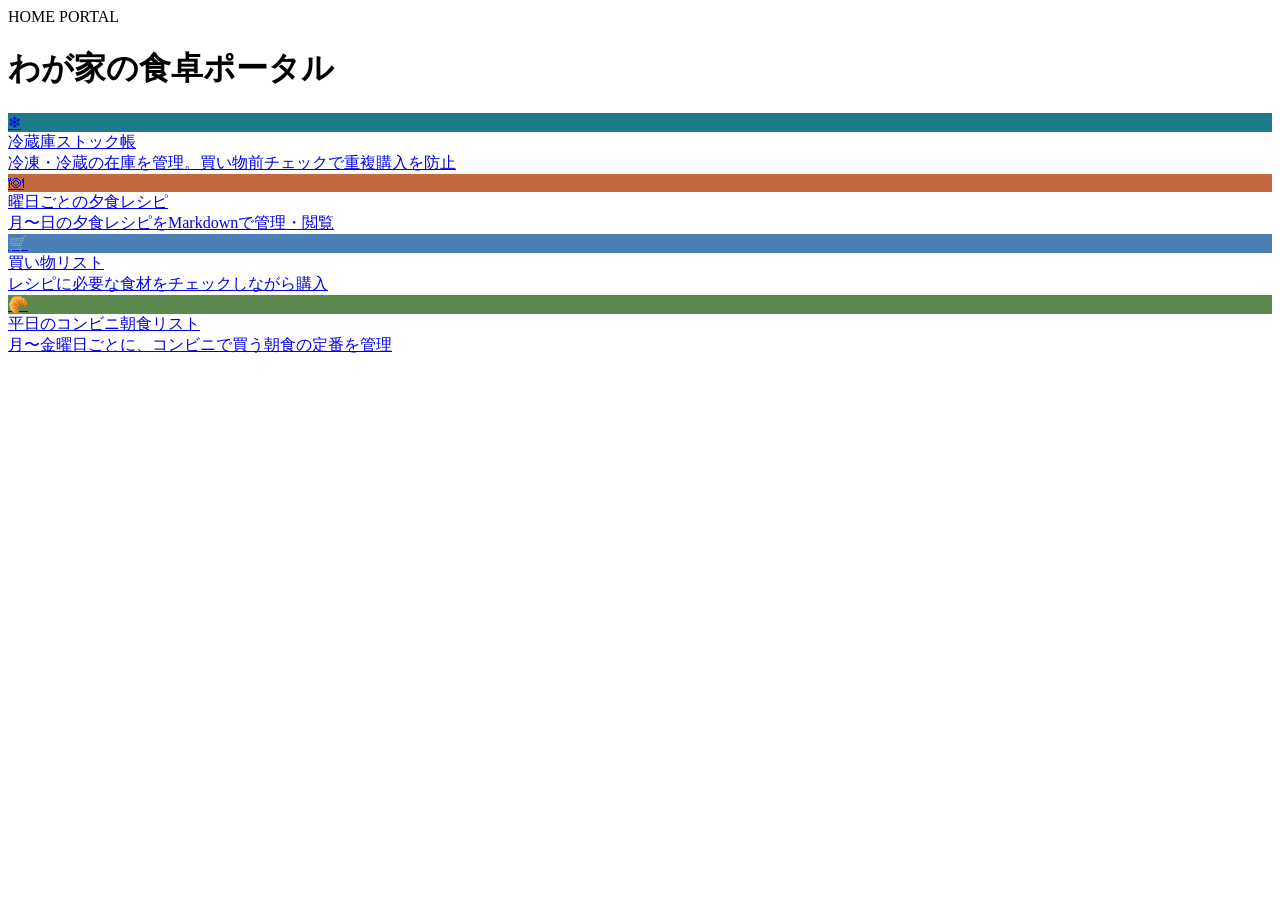
==== index.html @ 389b1e7b "Add files via upload" ====
<!DOCTYPE html>
<html lang="ja">
<head>
<meta charset="UTF-8">
<meta name="viewport" content="width=device-width, initial-scale=1.0">
<title>わが家の食卓ポータル</title>
<link rel="stylesheet" href="assets/style.css">
</head>
<body>
<div class="page">
  <div class="header">
    <div>
      <div class="eyebrow">HOME PORTAL</div>
      <h1>わが家の食卓ポータル</h1>
    </div>
  </div>

  <div class="portal-grid">
    <a class="portal-card" href="fridge.html">
      <div class="portal-icon" style="background:#1B7A8C;">❄</div>
      <div>
        <div class="portal-title">冷蔵庫ストック帳</div>
        <div class="portal-desc">冷凍・冷蔵の在庫を管理。買い物前チェックで重複購入を防止</div>
      </div>
    </a>

    <a class="portal-card" href="recipes/index.html">
      <div class="portal-icon" style="background:#C4693F;">🍽</div>
      <div>
        <div class="portal-title">曜日ごとの夕食レシピ</div>
        <div class="portal-desc">月〜日の夕食レシピをMarkdownで管理・閲覧</div>
      </div>
    </a>

    <a class="portal-card" href="shopping.html">
      <div class="portal-icon" style="background:#4A7FB5;">🛒</div>
      <div>
        <div class="portal-title">買い物リスト</div>
        <div class="portal-desc">レシピに必要な食材をチェックしながら購入</div>
      </div>
    </a>

    <a class="portal-card" href="breakfast.html">
      <div class="portal-icon" style="background:#5C8A4E;">🥐</div>
      <div>
        <div class="portal-title">平日のコンビニ朝食リスト</div>
        <div class="portal-desc">月〜金曜日ごとに、コンビニで買う朝食の定番を管理</div>
      </div>
    </a>
  </div>
</div>
</body>
</html>
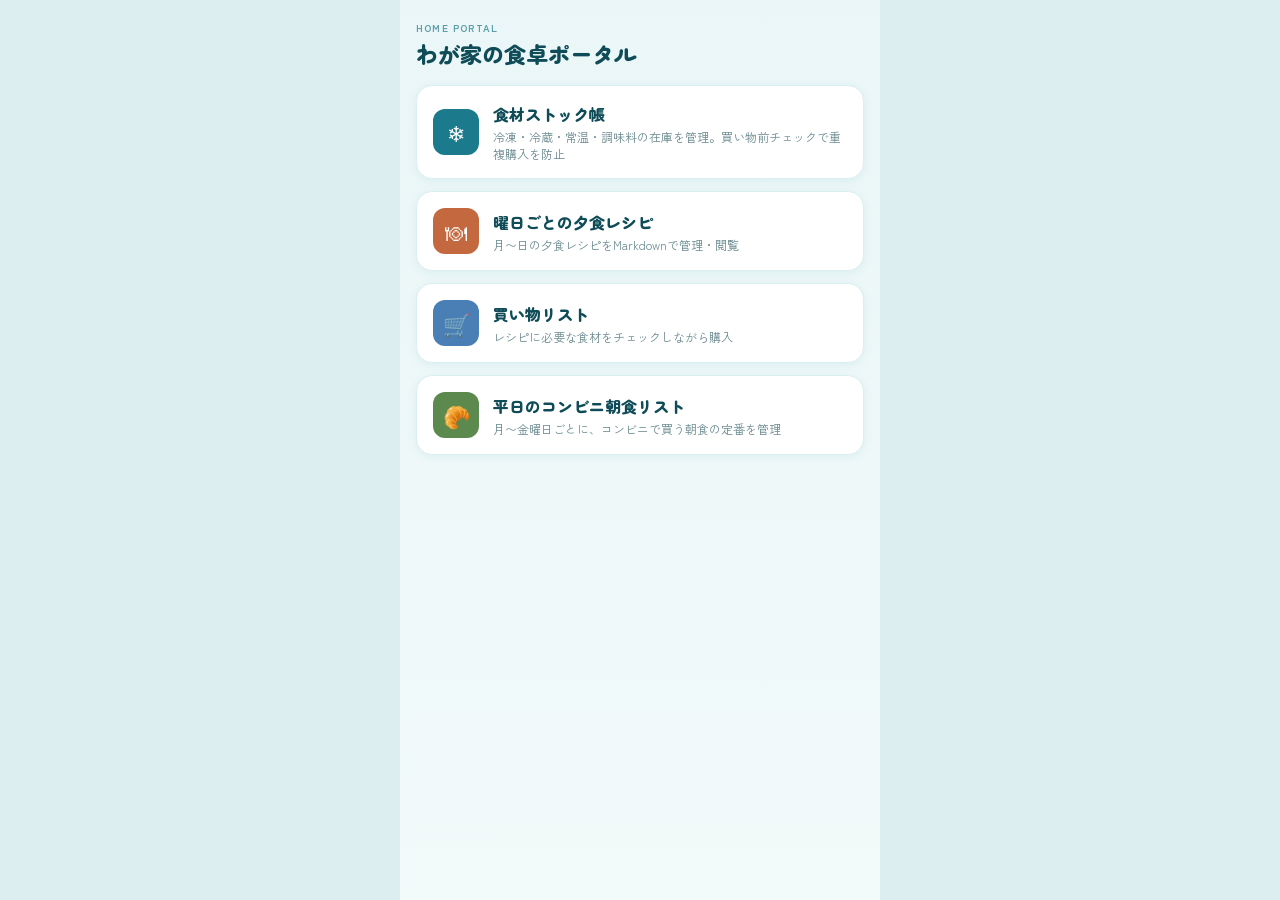
==== commit d2d4ccb1: "Add files via upload" ====
--- a/index.html
+++ b/index.html
@@ -19,8 +19,8 @@
     <a class="portal-card" href="fridge.html">
       <div class="portal-icon" style="background:#1B7A8C;">❄</div>
       <div>
-        <div class="portal-title">冷蔵庫ストック帳</div>
-        <div class="portal-desc">冷凍・冷蔵の在庫を管理。買い物前チェックで重複購入を防止</div>
+        <div class="portal-title">食材ストック帳</div>
+        <div class="portal-desc">冷凍・冷蔵・常温・調味料の在庫を管理。買い物前チェックで重複購入を防止</div>
       </div>
     </a>
 
--- a/assets/style.css
+++ b/assets/style.css
@@ -0,0 +1,135 @@
+@import url('https://fonts.googleapis.com/css2?family=Zen+Maru+Gothic:wght@500;700;900&family=Zen+Kaku+Gothic+New:wght@400;500;700&display=swap');
+* { box-sizing: border-box; }
+html, body {
+  margin: 0; padding: 0;
+  background: #DDEEF0;
+  font-family: 'Zen Kaku Gothic New', 'Hiragino Sans', sans-serif;
+  color: #16333A;
+}
+a { color: inherit; text-decoration: none; }
+
+.page {
+  max-width: 480px;
+  margin: 0 auto;
+  min-height: 100vh;
+  background: linear-gradient(180deg, #EAF6F7 0%, #F2FAFA 100%);
+  padding: 20px 16px 90px;
+  position: relative;
+}
+.header { display: flex; justify-content: space-between; align-items: flex-end; margin-bottom: 16px; }
+.header-left { display: flex; align-items: center; gap: 10px; }
+.home-link {
+  width: 34px; height: 34px; border-radius: 10px; background: #fff; border: 1px solid #DCEFF0;
+  display: flex; align-items: center; justify-content: center; font-size: 16px; color: #1B7A8C; flex-shrink: 0;
+}
+.eyebrow { font-size: 10px; letter-spacing: 0.12em; color: #5C9CA8; font-weight: 700; }
+h1 { font-family: 'Zen Maru Gothic', sans-serif; font-weight: 900; font-size: 22px; margin: 2px 0 0; color: #0F4C57; }
+.count-badge { text-align: right; line-height: 1.1; }
+.count-num { font-size: 22px; font-weight: 900; }
+.count-label { font-size: 11px; color: #6B8B90; }
+
+input, select, textarea, button {
+  font-family: inherit; font-size: 14px;
+}
+input, select, textarea {
+  border: 1px solid #CBE6E8; border-radius: 10px; padding: 10px 12px; width: 100%;
+}
+input:focus, select:focus, textarea:focus { outline: 2px solid #1B7A8C; outline-offset: 1px; }
+
+.tabs { display: flex; gap: 8px; margin-bottom: 14px; flex-wrap: wrap; }
+.tab {
+  padding: 6px 12px; border-radius: 20px; border: 1.5px solid #CBE6E8; font-size: 13px; font-weight: 700;
+  color: #3E6B72; background: #fff; cursor: pointer; transition: all 0.15s ease;
+}
+.tab.active { color: #fff; border-color: #0F4C57; background: #0F4C57; }
+
+.card {
+  display: flex; align-items: center; gap: 10px; background: #fff; border-radius: 12px; padding: 10px 12px;
+  margin-bottom: 8px; box-shadow: 0 1px 4px rgba(27,122,140,0.08); cursor: pointer;
+  transition: transform 0.15s ease, box-shadow 0.15s ease;
+}
+.card:hover { transform: translateY(-2px); box-shadow: 0 6px 16px rgba(27,122,140,0.14); }
+.card-name { font-weight: 700; color: #16333A; font-size: 15px; }
+.card-meta { font-size: 12px; color: #6B8B90; margin-top: 2px; }
+.card-meta.old { color: #C55A1E; }
+.card-memo { font-size: 12px; color: #8AA5A9; margin-top: 2px; }
+.tag {
+  font-size: 10px; background: #E4F1F2; color: #1B7A8C; border-radius: 6px; padding: 1px 6px;
+  margin-left: 6px; font-weight: 700; display: inline-block;
+}
+.small-btn {
+  font-size: 11px; color: #8AA5A9; background: #F2FAFA; border: 1px solid #DCEFF0; border-radius: 8px;
+  padding: 6px 8px; white-space: nowrap; cursor: pointer;
+}
+.small-btn:hover { filter: brightness(0.96); }
+
+.empty-state { text-align: center; color: #8AA5A9; font-size: 13px; padding: 40px 10px; line-height: 1.8; }
+
+.fab {
+  position: fixed; bottom: 24px; right: 24px;
+  width: 52px; height: 52px; border-radius: 50%; background: #1B7A8C; color: #fff; font-size: 26px;
+  border: none; box-shadow: 0 4px 14px rgba(27,122,140,0.4); cursor: pointer;
+}
+.fab:hover { filter: brightness(1.08); }
+
+.modal-overlay {
+  position: fixed; inset: 0; background: rgba(15,76,87,0.35); display: none; align-items: flex-end;
+  justify-content: center; z-index: 50;
+}
+.modal-overlay.open { display: flex; }
+.modal {
+  background: #fff; border-radius: 18px 18px 0 0; padding: 20px 18px 24px; width: 100%; max-width: 480px;
+  max-height: 88vh; overflow-y: auto;
+}
+.modal-title { font-family: 'Zen Maru Gothic', sans-serif; font-weight: 900; font-size: 18px; margin-bottom: 14px; color: #0F4C57; }
+.field-label { display: block; font-size: 12px; font-weight: 700; color: #3E6B72; margin-top: 12px; margin-bottom: 6px; }
+.warning-box {
+  margin-top: 8px; background: #FEF6E8; border: 1px solid #F2D9A0; color: #8A6420; font-size: 12px;
+  border-radius: 9px; padding: 8px 10px; line-height: 1.6; display: none;
+}
+.choice-row { display: flex; gap: 8px; }
+.choice {
+  flex: 1; text-align: center; padding: 8px 4px; border-radius: 9px; border: 1.5px solid #CBE6E8;
+  font-size: 13px; font-weight: 700; color: #3E6B72; cursor: pointer;
+}
+.checkbox-row { display: flex; align-items: center; gap: 8px; margin-top: 14px; font-size: 12px; font-weight: 700; color: #3E6B72; }
+.modal-actions { display: flex; gap: 10px; margin-top: 18px; }
+.btn-cancel {
+  flex: 1; padding: 11px 0; border-radius: 10px; border: 1px solid #CBE6E8; background: #fff;
+  color: #5C8A93; font-weight: 700; cursor: pointer;
+}
+.btn-save {
+  flex: 2; padding: 11px 0; border-radius: 10px; border: none; background: #1B7A8C; color: #fff;
+  font-weight: 700; cursor: pointer;
+}
+.btn-save:disabled { opacity: 0.5; cursor: not-allowed; }
+
+.error-banner {
+  position: fixed; bottom: 80px; left: 50%; transform: translateX(-50%); background: #FDECE3; color: #C55A1E;
+  padding: 8px 14px; border-radius: 10px; font-size: 12px; font-weight: 700; display: none; z-index: 60;
+  white-space: nowrap;
+}
+.loading { text-align: center; color: #8AA5A9; font-size: 13px; padding: 40px 10px; }
+
+@keyframes fade { from { opacity: 0; transform: translateY(6px); } to { opacity: 1; transform: translateY(0); } }
+.fade { animation: fade 0.25s ease; }
+
+/* ポータルトップ用 */
+.portal-grid { display: flex; flex-direction: column; gap: 12px; margin-top: 8px; }
+.portal-card {
+  display: flex; align-items: center; gap: 14px; background: #fff; border-radius: 16px; padding: 16px;
+  box-shadow: 0 2px 10px rgba(27,122,140,0.08); border: 1px solid #DCEFF0;
+  transition: transform 0.15s ease, box-shadow 0.15s ease;
+}
+.portal-card:hover { transform: translateY(-2px); box-shadow: 0 8px 20px rgba(27,122,140,0.16); }
+.portal-icon {
+  width: 46px; height: 46px; border-radius: 12px; display: flex; align-items: center; justify-content: center;
+  font-size: 22px; color: #fff; flex-shrink: 0;
+}
+.portal-title { font-weight: 900; font-size: 16px; color: #0F4C57; font-family: 'Zen Maru Gothic', sans-serif; }
+.portal-desc { font-size: 12px; color: #6B8B90; margin-top: 2px; }
+
+/* レシピ表示用 */
+.recipe-body { background: #fff; border-radius: 14px; padding: 16px 18px; box-shadow: 0 2px 10px rgba(27,122,140,0.08); line-height: 1.8; font-size: 14px; }
+.recipe-body h1, .recipe-body h2 { font-family: 'Zen Maru Gothic', sans-serif; color: #0F4C57; }
+.recipe-body ul { padding-left: 1.2em; }
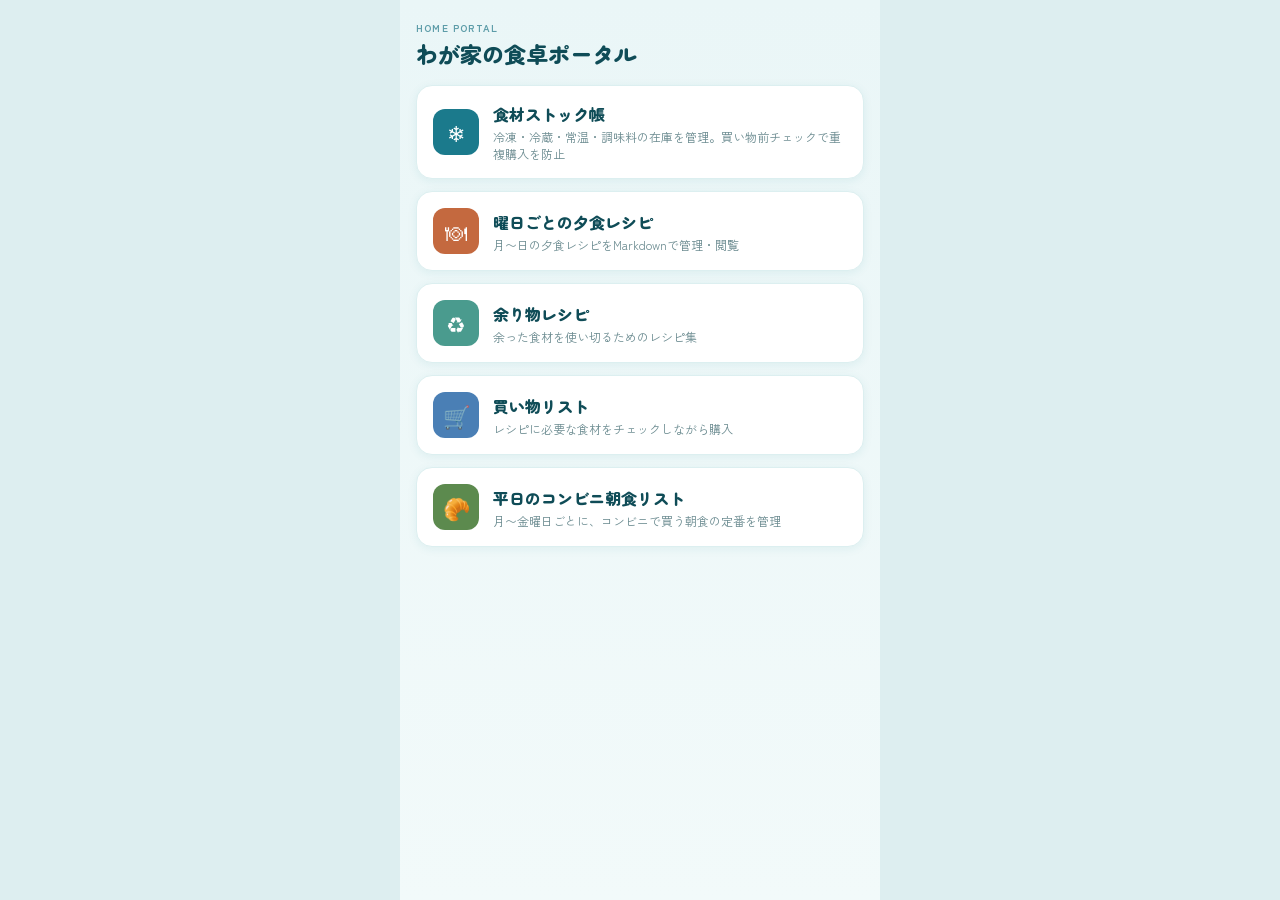
==== commit 2c6c1665: "Add files via upload" ====
--- a/index.html
+++ b/index.html
@@ -32,6 +32,14 @@
       </div>
     </a>
 
+    <a class="portal-card" href="leftovers/index.html">
+      <div class="portal-icon" style="background:#4A9B8E;">♻</div>
+      <div>
+        <div class="portal-title">余り物レシピ</div>
+        <div class="portal-desc">余った食材を使い切るためのレシピ集</div>
+      </div>
+    </a>
+
     <a class="portal-card" href="shopping.html">
       <div class="portal-icon" style="background:#4A7FB5;">🛒</div>
       <div>
--- a/assets/style.css
+++ b/assets/style.css
@@ -87,9 +87,9 @@
   margin-top: 8px; background: #FEF6E8; border: 1px solid #F2D9A0; color: #8A6420; font-size: 12px;
   border-radius: 9px; padding: 8px 10px; line-height: 1.6; display: none;
 }
-.choice-row { display: flex; gap: 8px; }
+.choice-row { display: flex; gap: 8px; flex-wrap: wrap; }
 .choice {
-  flex: 1; text-align: center; padding: 8px 4px; border-radius: 9px; border: 1.5px solid #CBE6E8;
+  flex: 1 1 27%; text-align: center; padding: 8px 4px; border-radius: 9px; border: 1.5px solid #CBE6E8;
   font-size: 13px; font-weight: 700; color: #3E6B72; cursor: pointer;
 }
 .checkbox-row { display: flex; align-items: center; gap: 8px; margin-top: 14px; font-size: 12px; font-weight: 700; color: #3E6B72; }
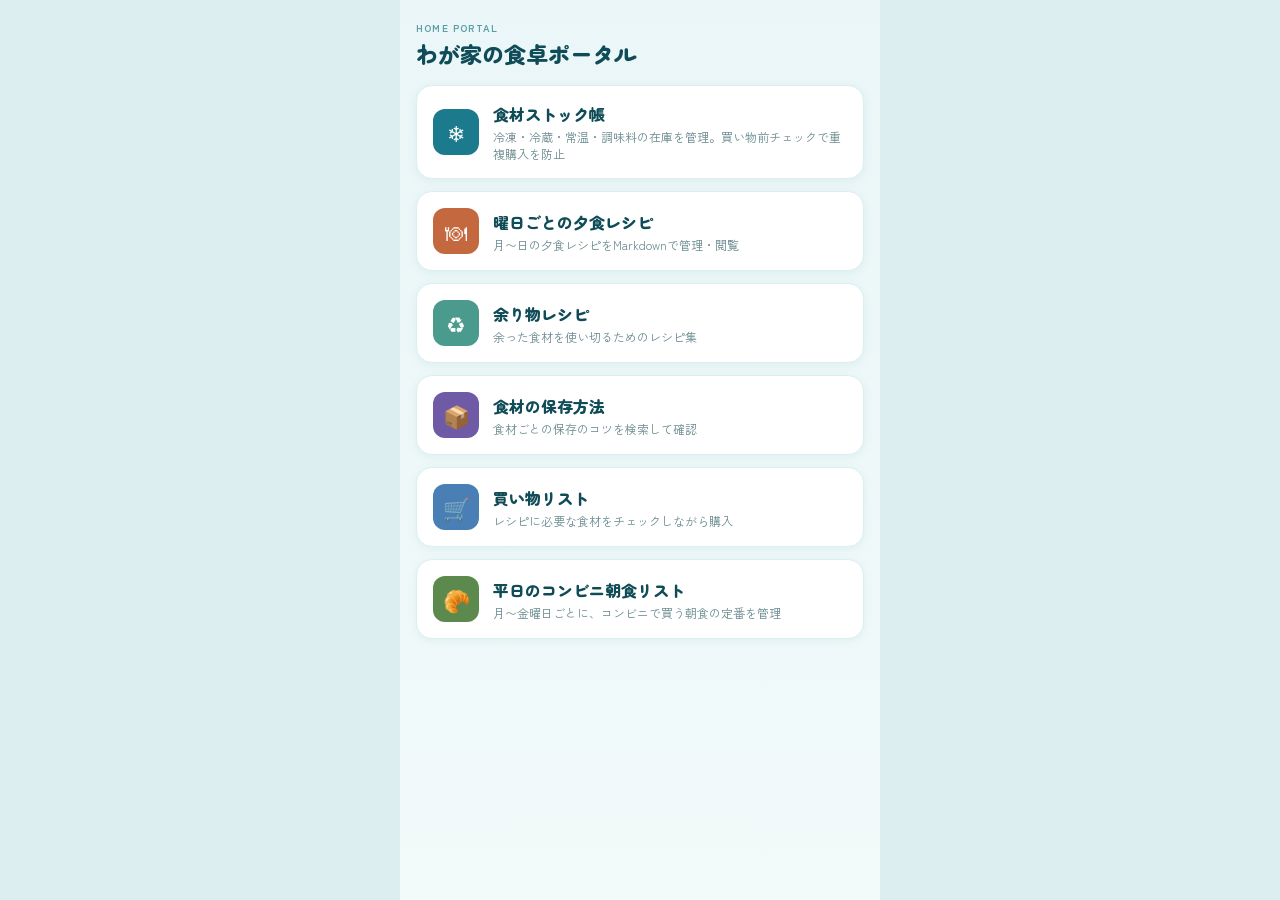
==== commit 5b035b52: "Add files via upload" ====
--- a/index.html
+++ b/index.html
@@ -40,6 +40,14 @@
       </div>
     </a>
 
+    <a class="portal-card" href="storage/index.html">
+      <div class="portal-icon" style="background:#6E5AA5;">📦</div>
+      <div>
+        <div class="portal-title">食材の保存方法</div>
+        <div class="portal-desc">食材ごとの保存のコツを検索して確認</div>
+      </div>
+    </a>
+
     <a class="portal-card" href="shopping.html">
       <div class="portal-icon" style="background:#4A7FB5;">🛒</div>
       <div>
